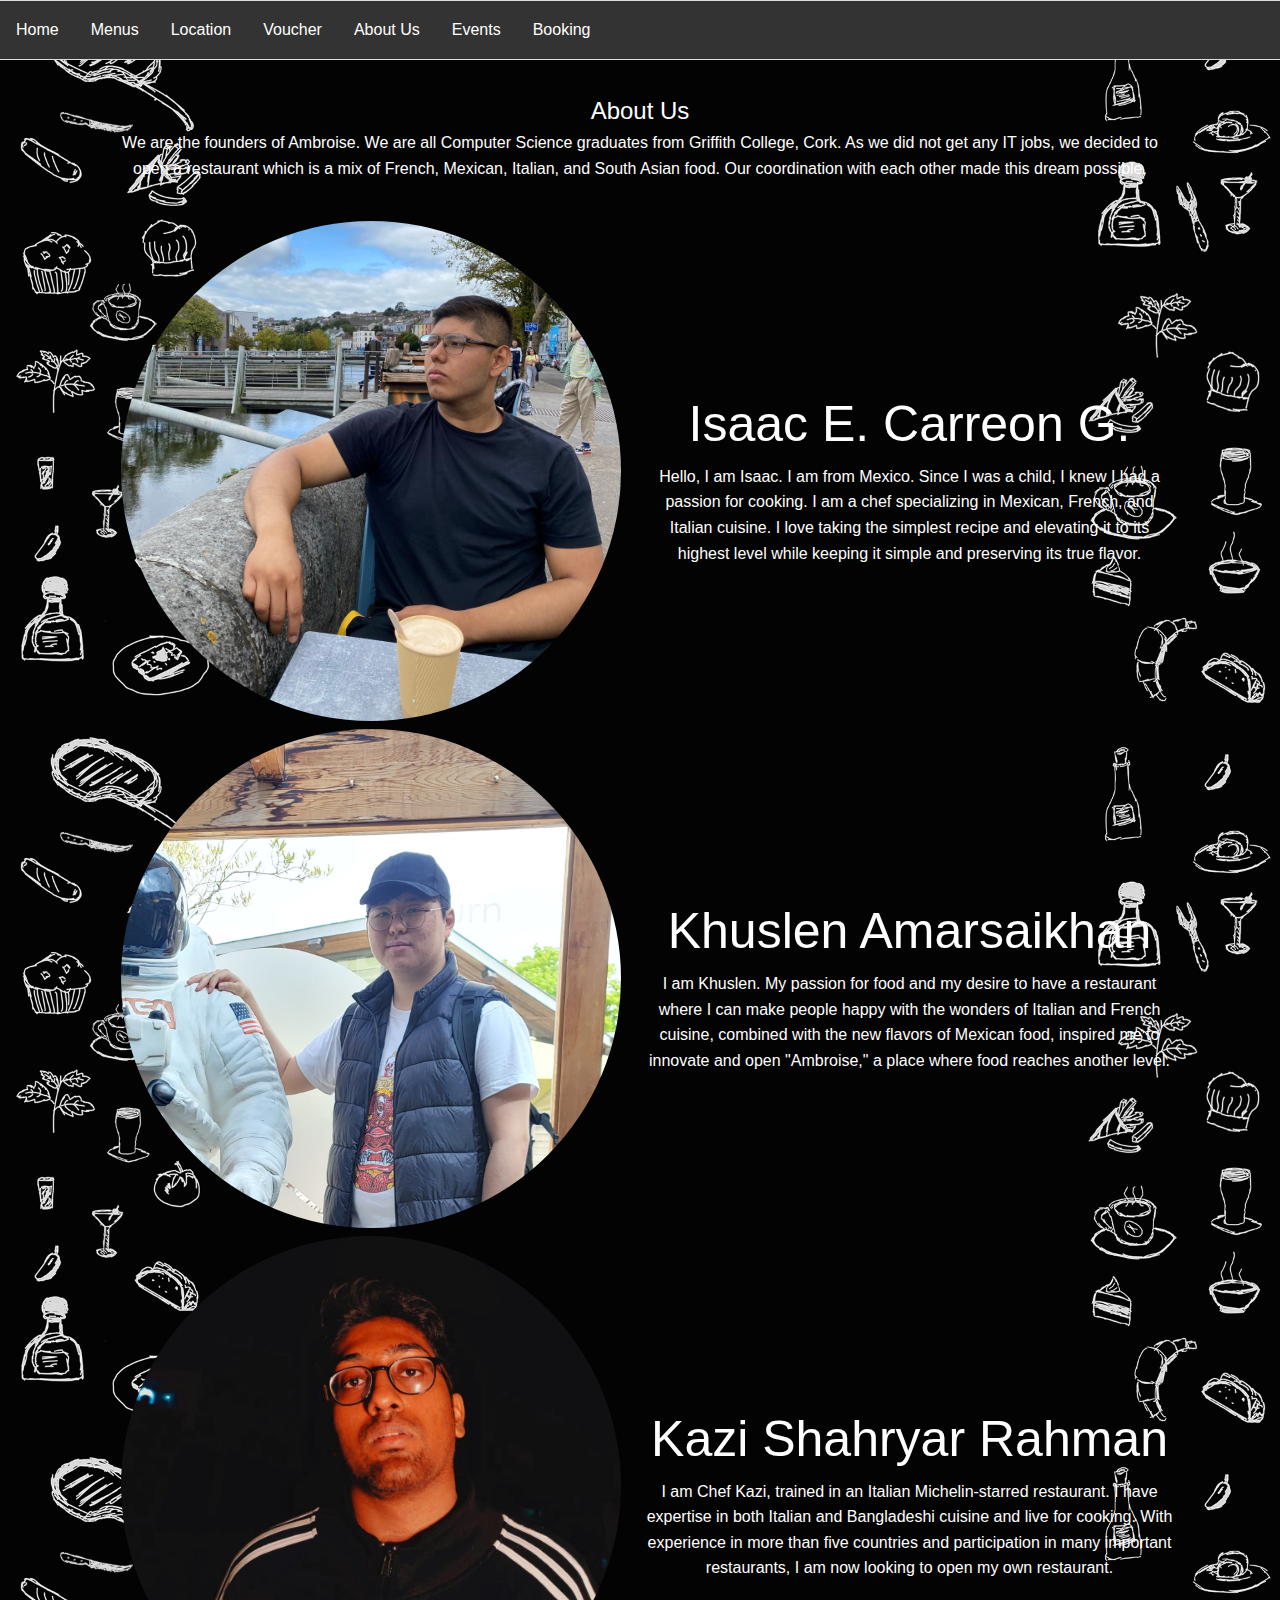
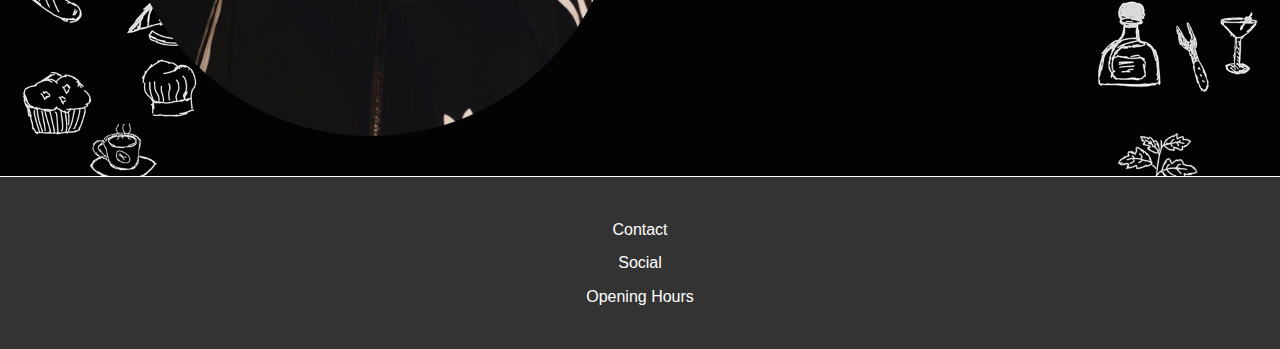
==== aboutus.html @ 3d1d25e8 "J-Batch: 0.3.1" ====
<!DOCTYPE html>
<html lang="en">
<head>
    <meta charset="UTF-8">
    <meta name="viewport" content="width=device-width, initial-scale=1.0">
    <link rel="stylesheet" href="aboutus.css">
    <title>Ambroise</title>
</head>
<body>
    <header id="heading">
        <nav id="menu">
            <ul>
                <li><a href="index.html">Home</a></li>
                <li><a href="menus.html">Menus</a></li>
                <li><a href="location.html">Location</a></li>
                <li><a href="voucher.html">Voucher</a></li>
                <li><a href="aboutus.html">About Us</a></li>
                <li><a href="events.html">Events</a></li>
                <li><a href="booking.html">Booking</a></li>
            </ul>
        </nav>
    </header>
    <main>
        <div class="about-us">
            <h2>About Us</h2>
            <p>We are the founders of Ambroise. We are all Computer Science graduates from Griffith College, Cork. As we did not get any IT jobs, we decided to open a restaurant which is a mix of French, Mexican, Italian, and South Asian food. Our coordination with each other made this dream possible.</p>
        </div>
        <div class="list">
            <div class="image">
                <img src="images/isaac.jpeg" alt="Isaac E. Carreon G." width="500px">
            </div>
            <div class="name">
                <h3>Isaac E. Carreon G.</h3>
                <p>Hello, I am Isaac. I am from Mexico. Since I was a child, I knew I had a passion for cooking. I am a chef specializing in Mexican, French, and Italian cuisine. I love taking the simplest recipe and elevating it to its highest level while keeping it simple and preserving its true flavor.</p>
            </div>
            <div class="image">
                <img src="images/Jaemin.jpg" alt="Khuslen Amarsaikhan" width="500px">
            </div>
            <div class="name">
                <h3>Khuslen Amarsaikhan</h3>
                <p>I am Khuslen. My passion for food and my desire to have a restaurant where I can make people happy with the wonders of Italian and French cuisine, combined with the new flavors of Mexican food, inspired me to innovate and open "Ambroise," a place where food reaches another level.</p>
            </div>
            <div class="image">
                <img src="images/kasi.jpeg" alt="Kazi Shahryar Rahman" width="500px">
            </div>
            <div class="name">
                <h3>Kazi Shahryar Rahman</h3>
                <p>I am Chef Kazi, trained in an Italian Michelin-starred restaurant. I have expertise in both Italian and Bangladeshi cuisine and live for cooking. With experience in more than five countries and participation in many important restaurants, I am now looking to open my own restaurant.</p>
            </div>
        </div>
    </main>
    <footer id="footer">
        <p>Contact</p>
        <p>Social</p>
        <p>Opening Hours</p>
    </footer>
</body>
</html>
---- aboutus.css ----
/* Reset some basic elements */
body, h1, h2, h3, h4, h5, h6, p, ul, ol, li, figure, figcaption, blockquote, dl, dd {
    margin: 0;
    padding: 0;
    font-weight: normal;
}

/* Apply a basic box-sizing rule */
*, *::before, *::after {
    box-sizing: border-box;
}

/* Set the base font size and family */
body {
    font-family: 'Arial', sans-serif;
    line-height: 1.6;
    background-color: #f9f9f9;
    color: #ffffff;
    text-align: center;
    background-image: url(./images/Background1.1.png);
    background-size: contain;
    background-position-x: center;
}

/* Style the header */
header {
    background-color: #000000; /* Light brown (khaki) */
    border-bottom: 1px solid #ddd;
    border-top: 1px solid #ddd;
    padding: 0;
    text-align: center;
}

header h1 {
    color: #ffffff;
    font-size: 2rem;
}

header ul {
    list-style-type: none;
    margin: 0;
    padding: 0;
    overflow: hidden;
    background-color: #333333;}

header li {
    float: left;
  }

header li a {
    display: block;
    color: white;
    text-align: center;
    padding: 16px;
    text-decoration: none;
}

header li a:hover {
    background-color: #111111;
  }

/* Style the main content area */
main {
    max-width: 1100px;
    margin: 2rem auto;
    padding: 0 1rem;
}

.list {
    display: grid;
    grid-template-columns: 1fr 1fr;
    column-gap: 10px;
    align-items: center;
    margin-top: 40px;
}

img {
    border-radius: 50%;
}

.name h3 {
    font-size: 50px;
}

/* Style the footer */
footer {
    background-color: #333333; /* Olive green */
    color: #fff;
    text-align: center;
    padding: 2rem 1rem;
    border-top: 1px solid #fff;
}

footer p {
    margin: 0.5rem 0;
}

/* Make the site responsive */
@media (max-width: 768px) {
    main {
        margin: 1rem;
        padding: 1rem;
    }

    footer {
        padding: 1rem;
    }
}
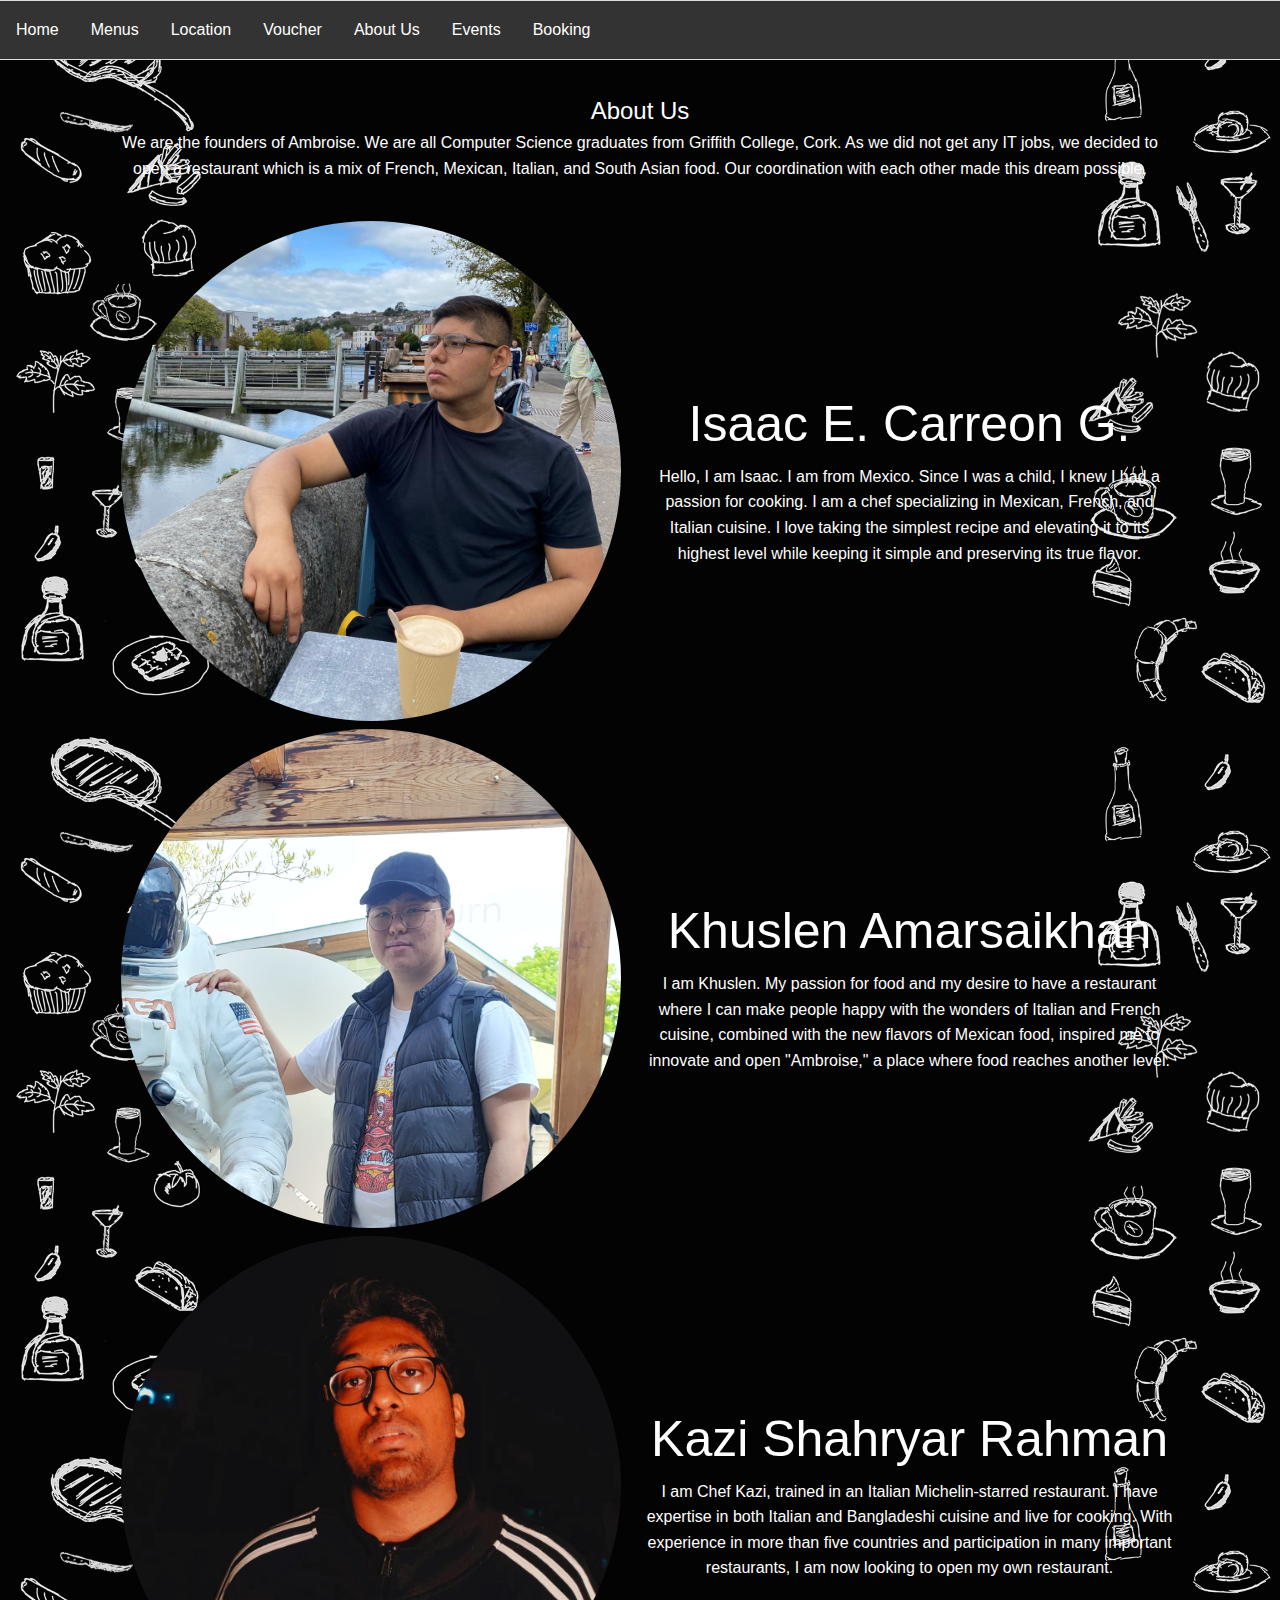
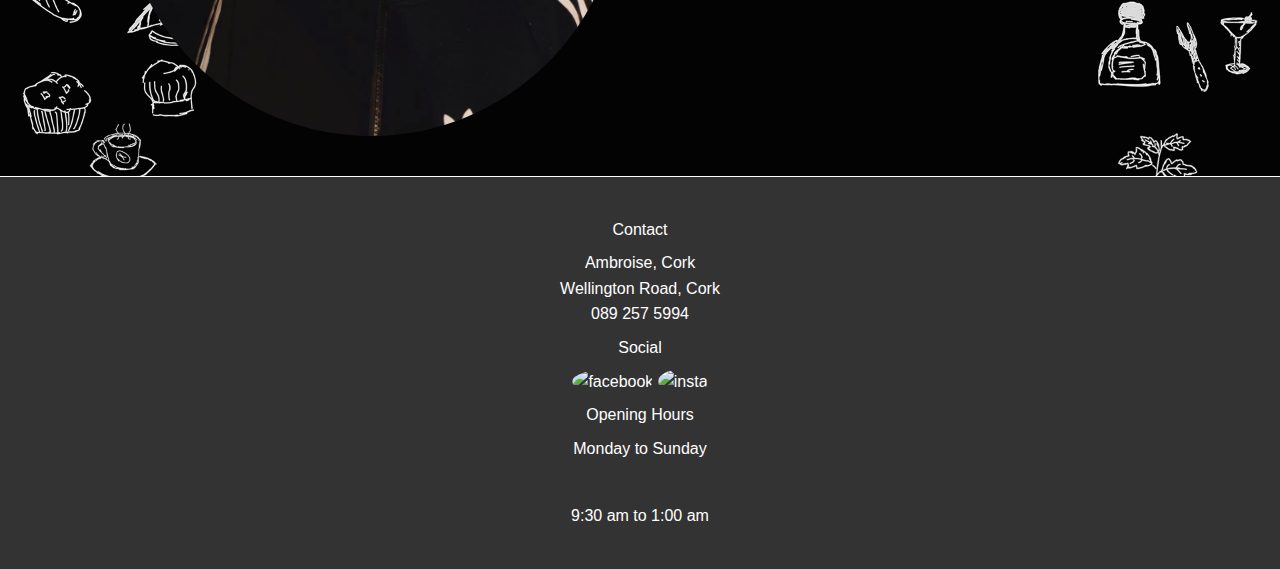
==== commit eec6a696: "footer infos added" ====
--- a/aboutus.html
+++ b/aboutus.html
@@ -4,6 +4,7 @@
     <meta charset="UTF-8">
     <meta name="viewport" content="width=device-width, initial-scale=1.0">
     <link rel="stylesheet" href="aboutus.css">
+    <link rel="icon" type="image/x-icon" href="./images/favicon.png">
     <title>Ambroise</title>
 </head>
 <body>
@@ -25,7 +26,8 @@
             <h2>About Us</h2>
             <p>We are the founders of Ambroise. We are all Computer Science graduates from Griffith College, Cork. As we did not get any IT jobs, we decided to open a restaurant which is a mix of French, Mexican, Italian, and South Asian food. Our coordination with each other made this dream possible.</p>
         </div>
-        <div class="list">
+        <div class="list
+">
             <div class="image">
                 <img src="images/isaac.jpeg" alt="Isaac E. Carreon G." width="500px">
             </div>
@@ -51,8 +53,22 @@
     </main>
     <footer id="footer">
         <p>Contact</p>
+        <p>Ambroise, Cork<br>
+            Wellington Road, Cork<br>
+            089 257 5994<br>
+
+        </p>
         <p>Social</p>
+        <img src="images/1400843.webp" alt="facebook" class="v2">
+        <img src="images/instagram-icon-256x256-es6audw5.webp" alt="insta" class="gram">
+
+        
         <p>Opening Hours</p>
+        <p>Monday to Sunday</p>
+        <br><p>9:30 am to 1:00 am
+        </p>
+
+
     </footer>
 </body>
 </html>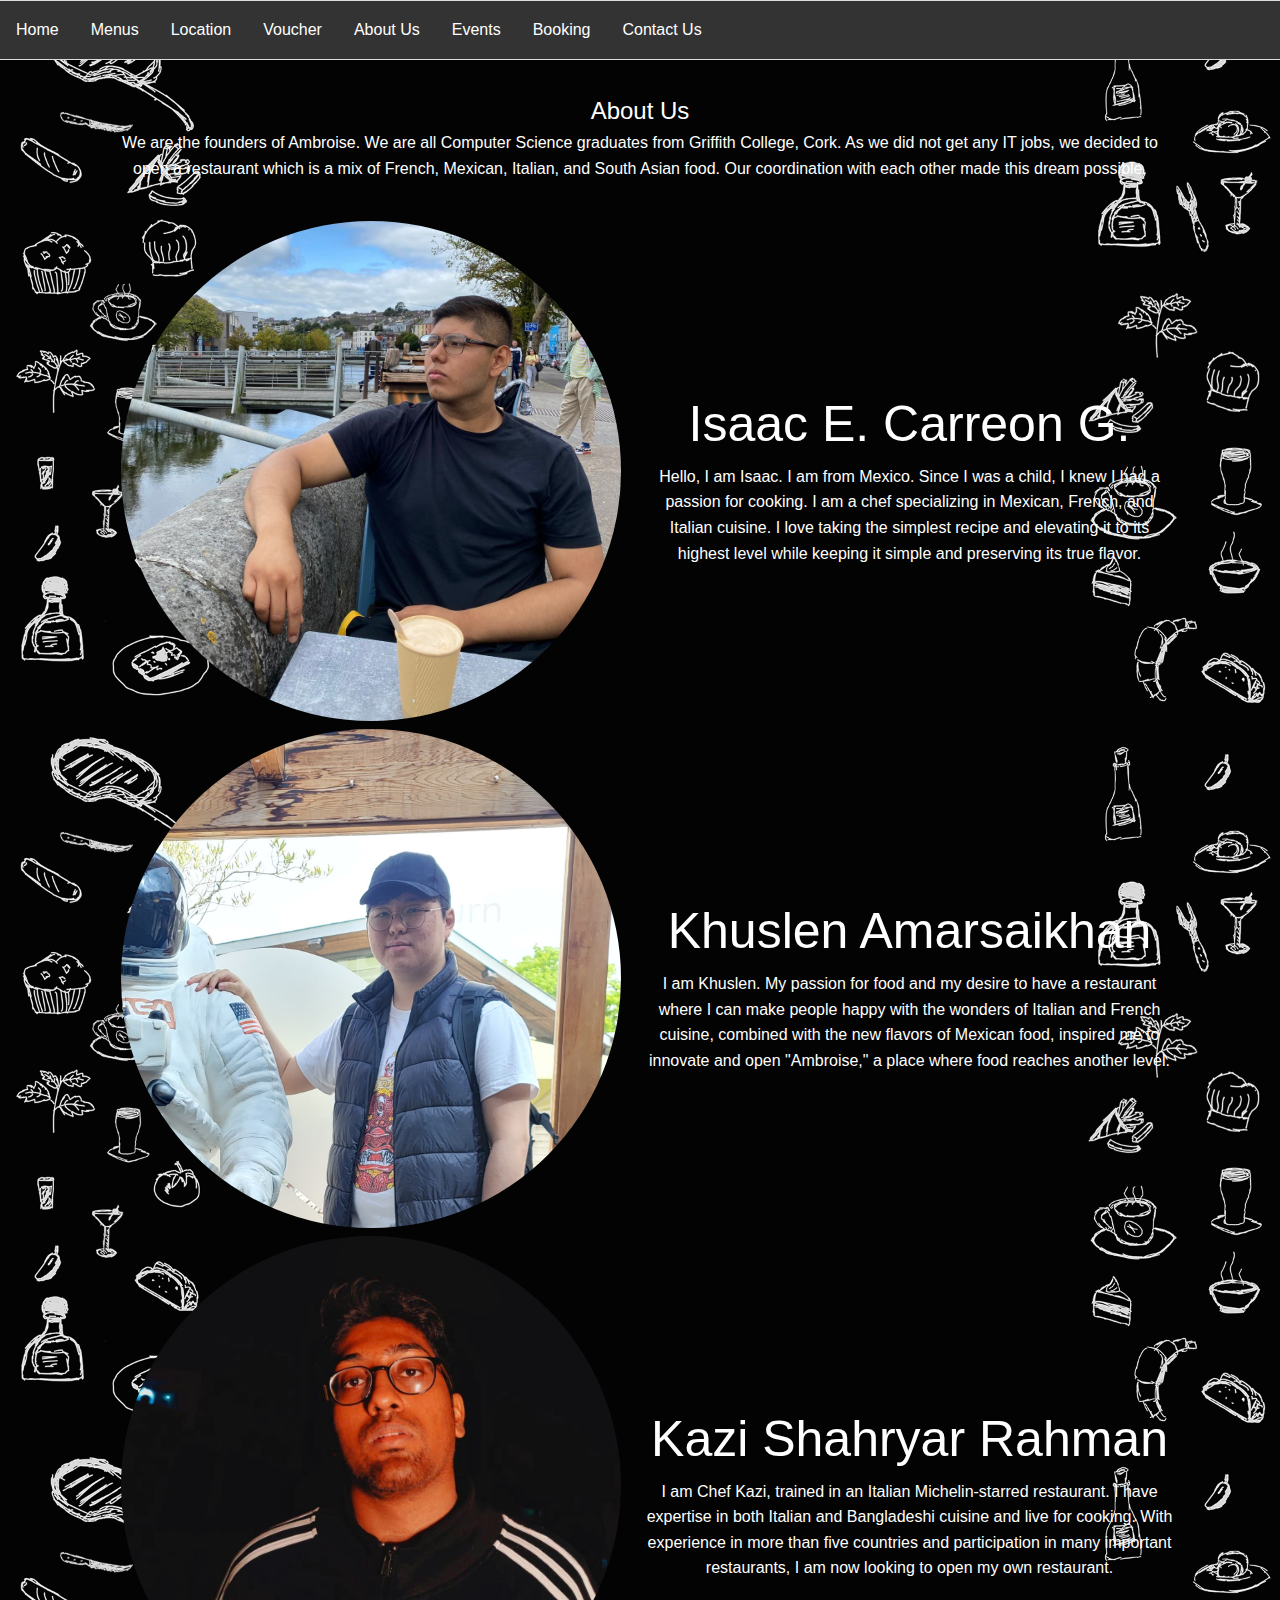
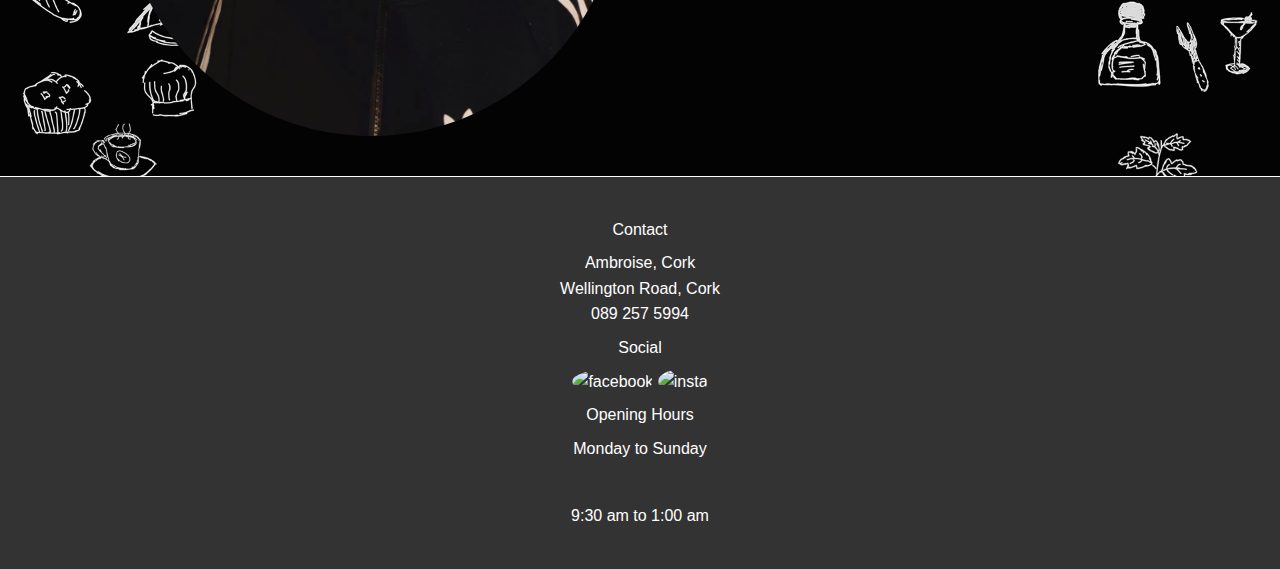
==== commit 8cb36abb: "fixing missing contact us" ====
--- a/aboutus.html
+++ b/aboutus.html
@@ -18,6 +18,7 @@
                 <li><a href="aboutus.html">About Us</a></li>
                 <li><a href="events.html">Events</a></li>
                 <li><a href="booking.html">Booking</a></li>
+                <li><a href="contact.html">Contact Us</a></li>
             </ul>
         </nav>
     </header>
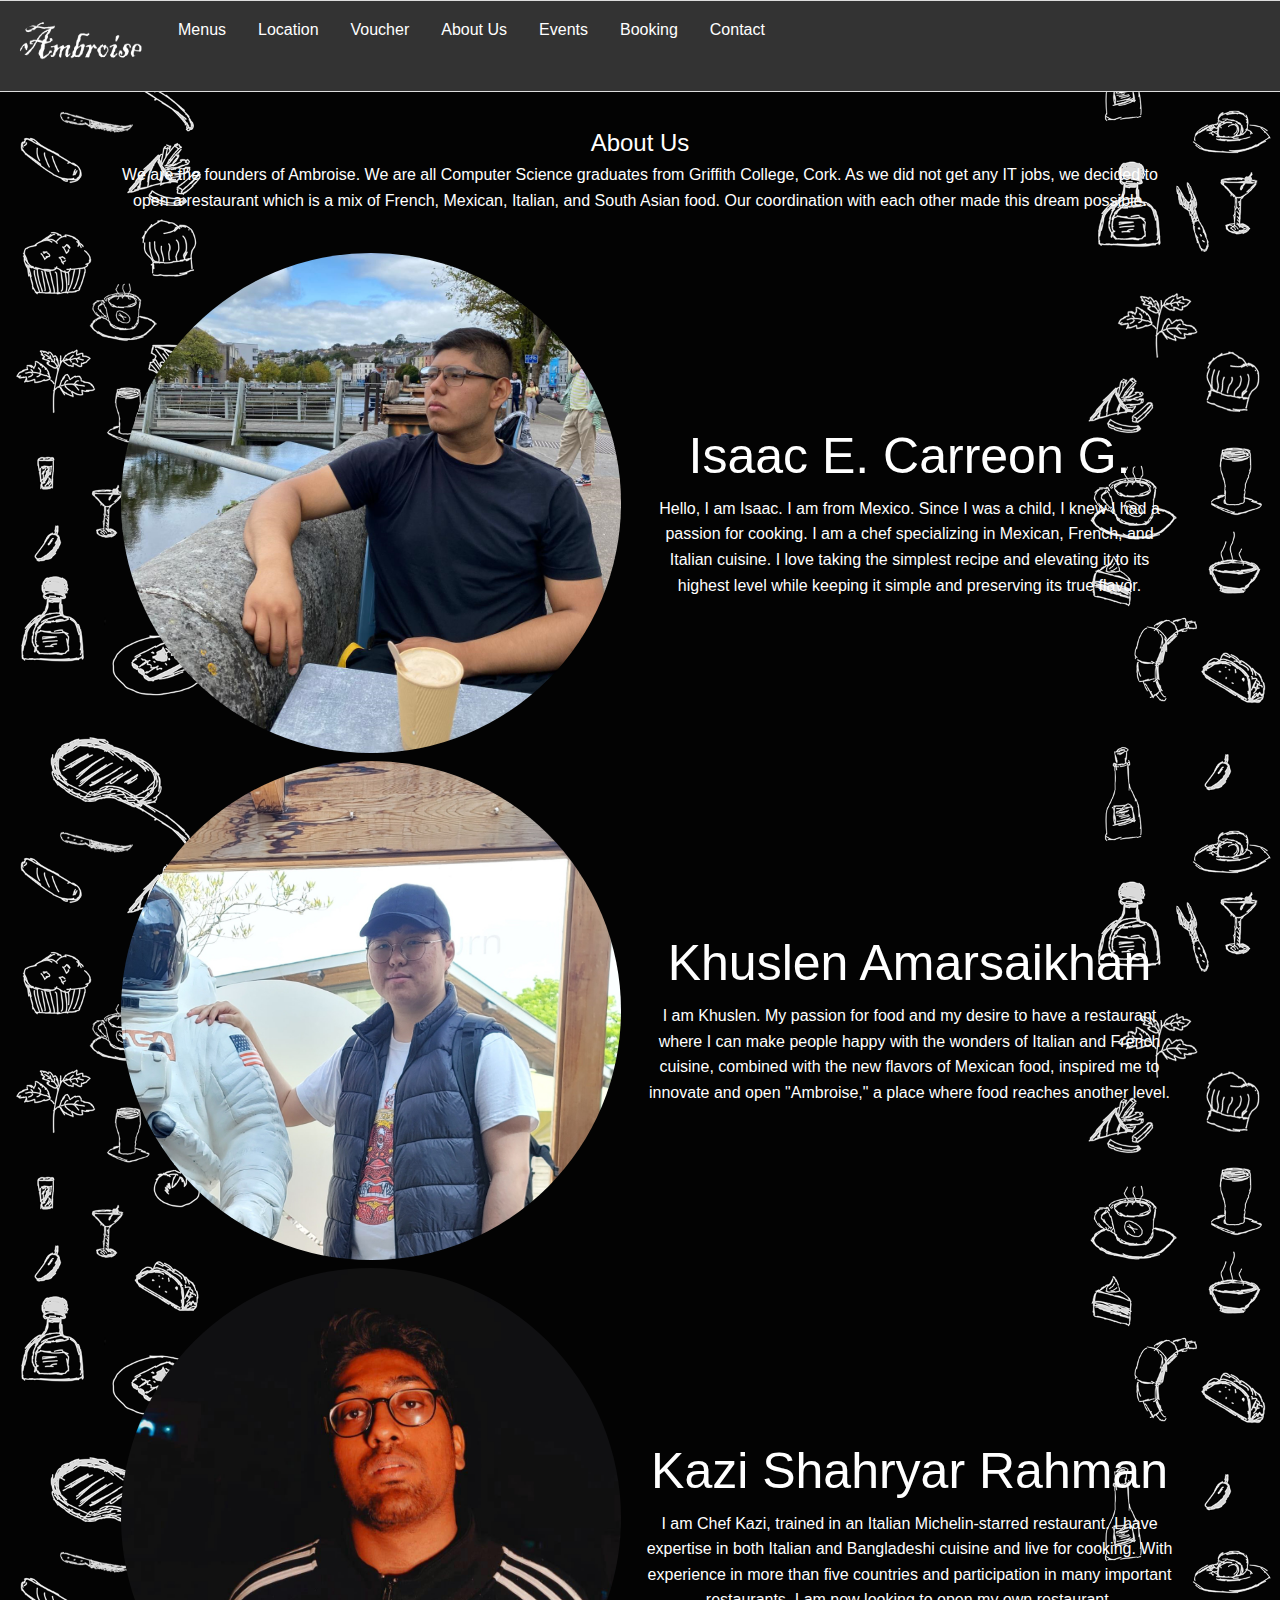
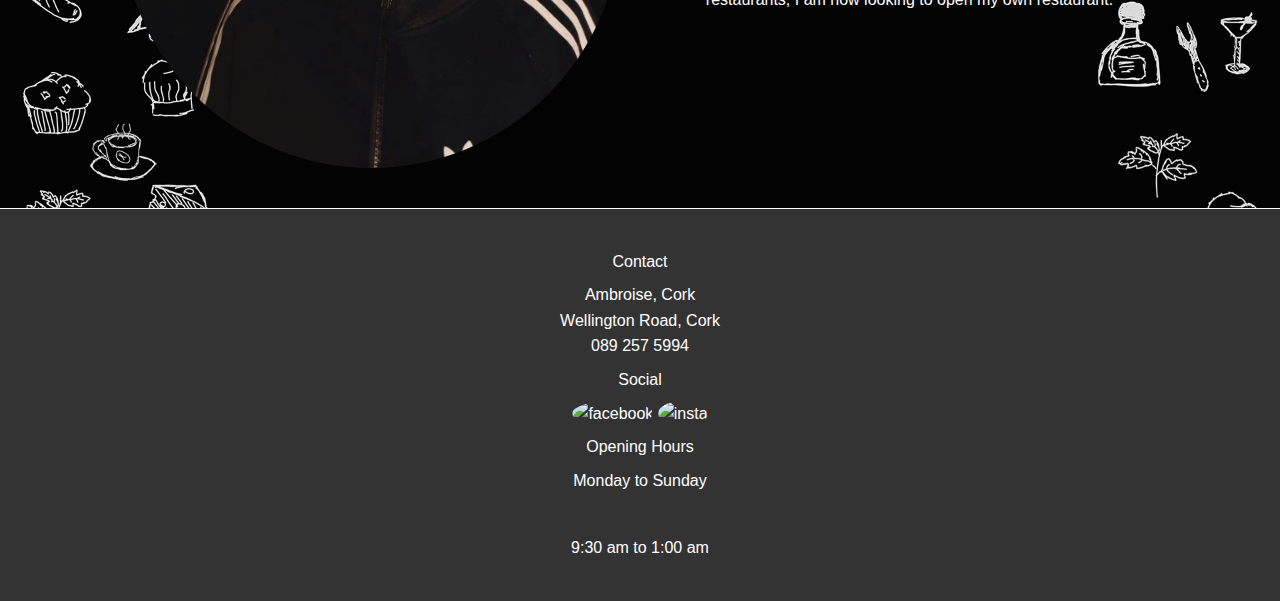
==== commit 885887a6: "J-Batch: 0.3.5" ====
--- a/aboutus.html
+++ b/aboutus.html
@@ -11,14 +11,18 @@
     <header id="heading">
         <nav id="menu">
             <ul>
-                <li><a href="index.html">Home</a></li>
-                <li><a href="menus.html">Menus</a></li>
-                <li><a href="location.html">Location</a></li>
-                <li><a href="voucher.html">Voucher</a></li>
-                <li><a href="aboutus.html">About Us</a></li>
-                <li><a href="events.html">Events</a></li>
-                <li><a href="booking.html">Booking</a></li>
-                <li><a href="contact.html">Contact Us</a></li>
+                <li>
+                    <a href="./index.html"><img src="./images/ambroise_logo.png" alt="Ambroise" width="130px" height="50px"></a>
+                </li>
+                <div class="menu-list">
+                    <li><a href="./menus.html">Menus</a></li>
+                    <li><a href="./location.html">Location</a></li>
+                    <li><a href="./voucher.html">Voucher</a></li>
+                    <li><a href="./aboutus.html">About Us</a></li>
+                    <li><a href="./events.html">Events</a></li>
+                    <li><a href="./booking.html">Booking</a></li>
+                    <li><a href="./contact.html">Contact</a></li>
+                </div>
             </ul>
         </nav>
     </header>
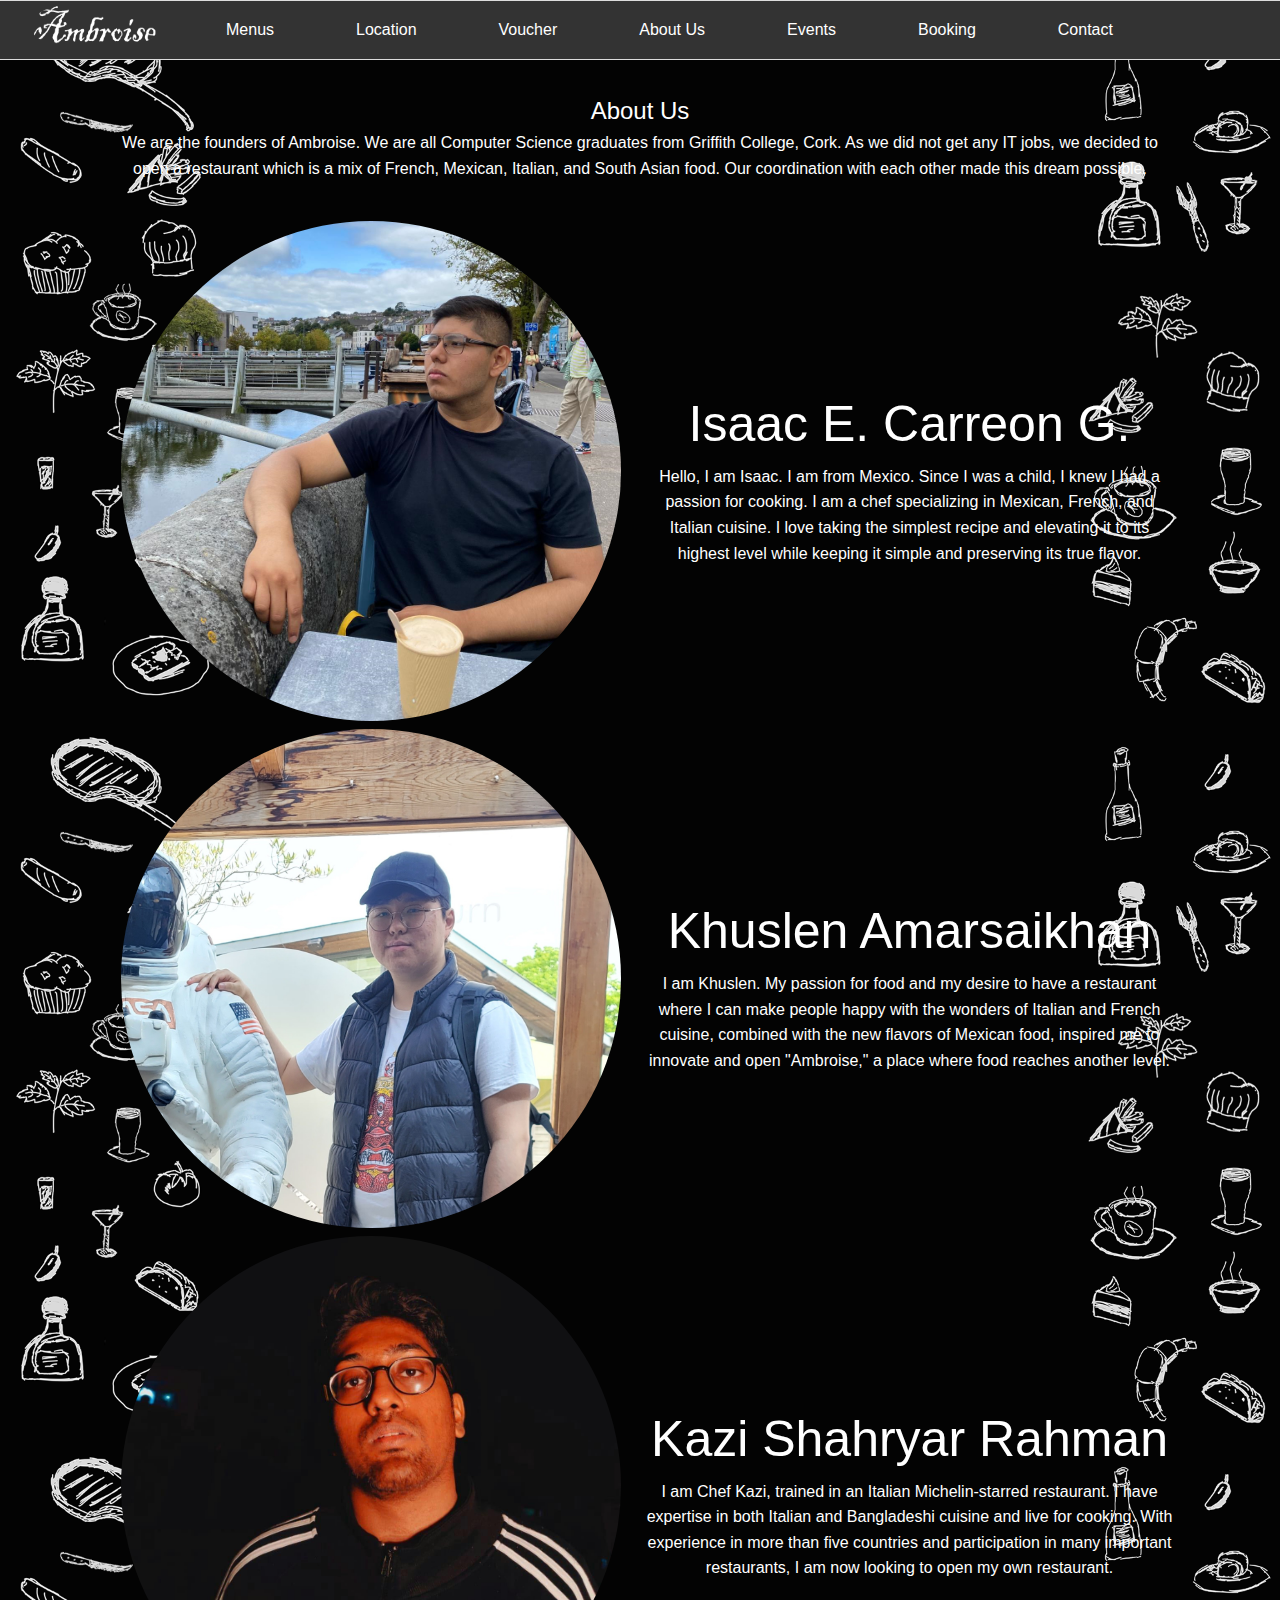
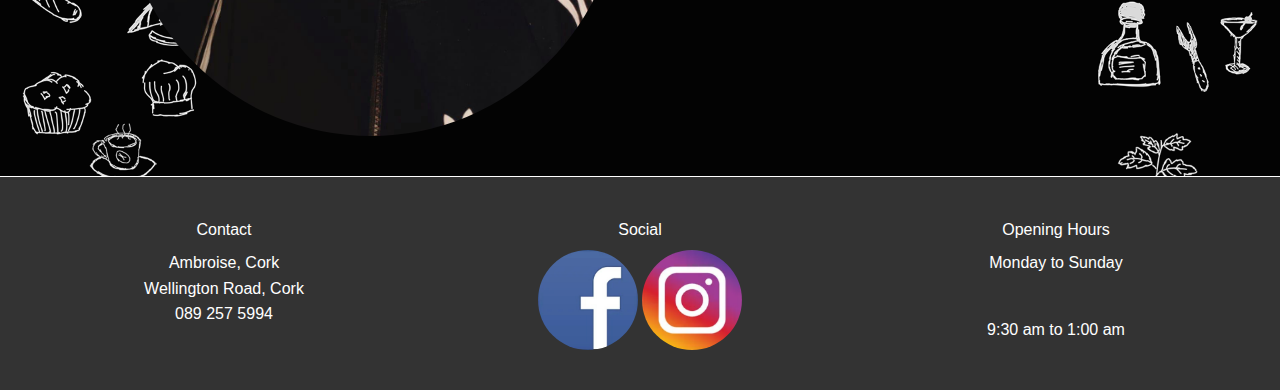
==== commit bd0636e2: "J-Batch: 0.3.6" ====
--- a/aboutus.html
+++ b/aboutus.html
@@ -57,22 +57,26 @@
         </div>
     </main>
     <footer id="footer">
-        <p>Contact</p>
-        <p>Ambroise, Cork<br>
-            Wellington Road, Cork<br>
-            089 257 5994<br>
+        
+        <div id="contact">
+            <p>Contact</p>
+            <p>Ambroise, Cork<br>
+                Wellington Road, Cork<br>
+                089 257 5994<br>
+            </p>
+        </div>
 
-        </p>
-        <p>Social</p>
-        <img src="images/1400843.webp" alt="facebook" class="v2">
-        <img src="images/instagram-icon-256x256-es6audw5.webp" alt="insta" class="gram">
+        <div id="social">
+            <p>Social</p>
+            <img src="images/facebook_logo.jpg" alt="facebook" class="v2" width="100px" height="100px">
+            <img src="images/Instagram_logo.png" alt="insta" class="gram" width="100px" height="100px">
+        </div>
 
-        
-        <p>Opening Hours</p>
-        <p>Monday to Sunday</p>
-        <br><p>9:30 am to 1:00 am
-        </p>
-
+        <div id="opening">
+            <p>Opening Hours</p>
+            <p>Monday to Sunday</p>
+            <br><p>9:30 am to 1:00 am</p>
+        </div>
 
     </footer>
 </body>
--- a/aboutus.css
+++ b/aboutus.css
@@ -24,7 +24,7 @@
 
 /* Style the header */
 header {
-    background-color: #000000; /* Light brown (khaki) */
+    background-color: #000000;
     border-bottom: 1px solid #ddd;
     border-top: 1px solid #ddd;
     padding: 0;
@@ -41,13 +41,16 @@
     margin: 0;
     padding: 0;
     overflow: hidden;
-    background-color: #333333;}
+    background-color: #333333;
+}
 
 header li {
     float: left;
-  }
+    margin-left: 30px;
+}
 
-header li a {
+.menu-list li a{
+    margin-left: 20px;
     display: block;
     color: white;
     text-align: center;
@@ -55,9 +58,9 @@
     text-decoration: none;
 }
 
-header li a:hover {
+.menu-list li :hover {
     background-color: #111111;
-  }
+}
 
 /* Style the main content area */
 main {
@@ -89,6 +92,9 @@
     text-align: center;
     padding: 2rem 1rem;
     border-top: 1px solid #fff;
+
+    display: grid;
+    grid-template-columns: 1fr 1fr 1fr;
 }
 
 footer p {
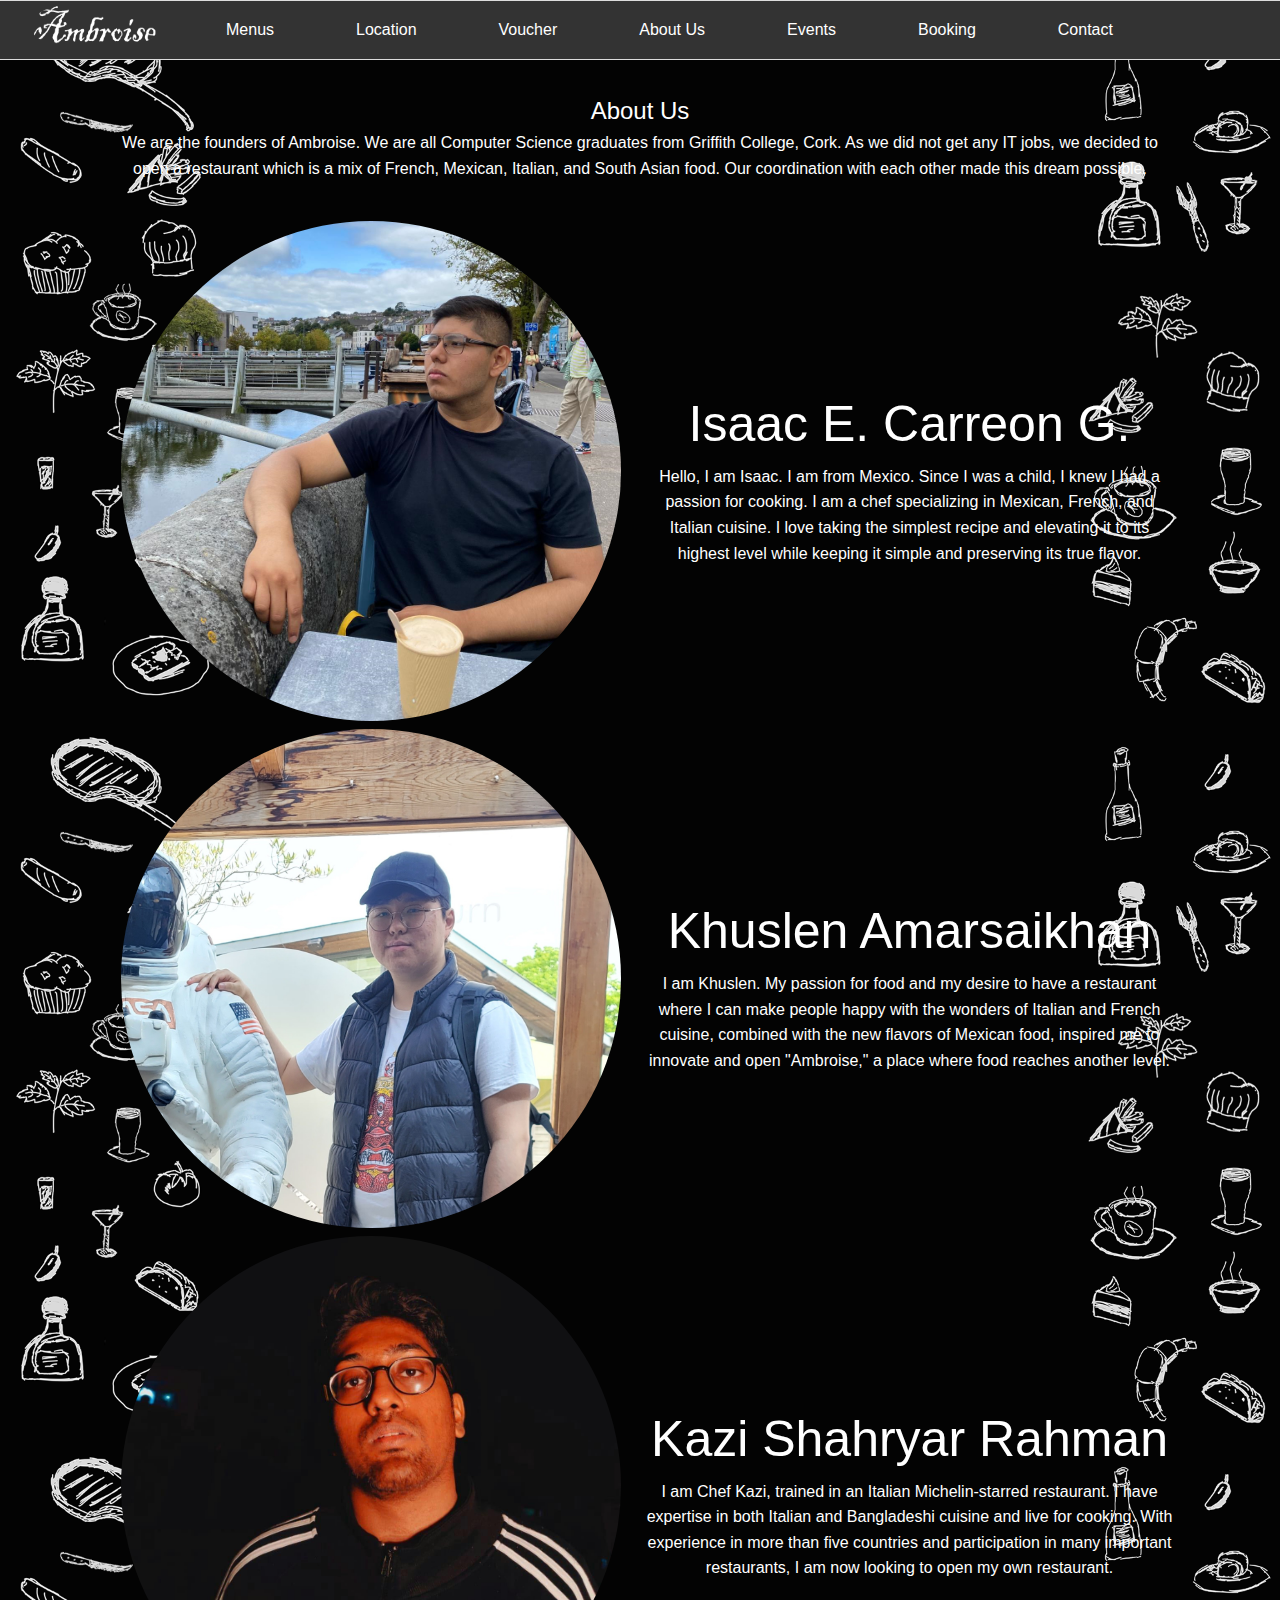
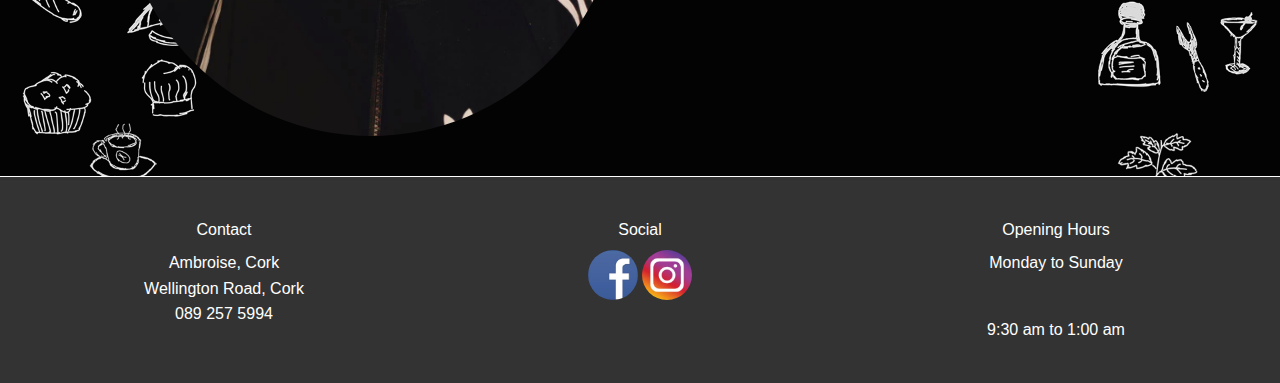
==== commit 04730ca0: "J-Batch: 1.0.0" ====
--- a/aboutus.html
+++ b/aboutus.html
@@ -12,17 +12,15 @@
         <nav id="menu">
             <ul>
                 <li>
-                    <a href="./index.html"><img src="./images/ambroise_logo.png" alt="Ambroise" width="130px" height="50px"></a>
+                    <a href="./index.html"><img src="./images/ambroise_logo.png" alt="Ambroise"></a>
                 </li>
-                <div class="menu-list">
-                    <li><a href="./menus.html">Menus</a></li>
-                    <li><a href="./location.html">Location</a></li>
-                    <li><a href="./voucher.html">Voucher</a></li>
-                    <li><a href="./aboutus.html">About Us</a></li>
-                    <li><a href="./events.html">Events</a></li>
-                    <li><a href="./booking.html">Booking</a></li>
-                    <li><a href="./contact.html">Contact</a></li>
-                </div>
+                <li class="menu-list"><a href="./menus.html">Menus</a></li>
+                <li class="menu-list"><a href="./location.html">Location</a></li>
+                <li class="menu-list"><a href="./voucher.html">Voucher</a></li>
+                <li class="menu-list"><a href="./aboutus.html">About Us</a></li>
+                <li class="menu-list"><a href="./events.html">Events</a></li>
+                <li class="menu-list"><a href="./booking.html">Booking</a></li>
+                <li class="menu-list"><a href="./contact.html">Contact</a></li>
             </ul>
         </nav>
     </header>
@@ -34,21 +32,21 @@
         <div class="list
 ">
             <div class="image">
-                <img src="images/isaac.jpeg" alt="Isaac E. Carreon G." width="500px">
+                <img src="images/isaac.jpeg" alt="Isaac E. Carreon G.">
             </div>
             <div class="name">
                 <h3>Isaac E. Carreon G.</h3>
                 <p>Hello, I am Isaac. I am from Mexico. Since I was a child, I knew I had a passion for cooking. I am a chef specializing in Mexican, French, and Italian cuisine. I love taking the simplest recipe and elevating it to its highest level while keeping it simple and preserving its true flavor.</p>
             </div>
             <div class="image">
-                <img src="images/Jaemin.jpg" alt="Khuslen Amarsaikhan" width="500px">
+                <img src="images/Jaemin.jpg" alt="Khuslen Amarsaikhan">
             </div>
             <div class="name">
                 <h3>Khuslen Amarsaikhan</h3>
                 <p>I am Khuslen. My passion for food and my desire to have a restaurant where I can make people happy with the wonders of Italian and French cuisine, combined with the new flavors of Mexican food, inspired me to innovate and open "Ambroise," a place where food reaches another level.</p>
             </div>
             <div class="image">
-                <img src="images/kasi.jpeg" alt="Kazi Shahryar Rahman" width="500px">
+                <img src="images/kasi.jpeg" alt="Kazi Shahryar Rahman">
             </div>
             <div class="name">
                 <h3>Kazi Shahryar Rahman</h3>
@@ -68,8 +66,8 @@
 
         <div id="social">
             <p>Social</p>
-            <img src="images/facebook_logo.jpg" alt="facebook" class="v2" width="100px" height="100px">
-            <img src="images/Instagram_logo.png" alt="insta" class="gram" width="100px" height="100px">
+            <img src="images/facebook_logo.jpg" alt="facebook" class="v2">
+            <img src="images/Instagram_logo.png" alt="insta" class="gram">
         </div>
 
         <div id="opening">
--- a/aboutus.css
+++ b/aboutus.css
@@ -49,6 +49,19 @@
     margin-left: 30px;
 }
 
+header ul li img {
+    width: 130px;
+    height: 50px;
+}
+
+.menu-list a {
+    margin-left: 20px;
+    display: block;
+    color: white;
+    text-align: center;
+    padding: 16px;
+    text-decoration: none;
+}
 .menu-list li a{
     margin-left: 20px;
     display: block;
@@ -85,6 +98,10 @@
     font-size: 50px;
 }
 
+.image img {
+    width: 500px;
+}
+
 /* Style the footer */
 footer {
     background-color: #333333; /* Olive green */
@@ -101,6 +118,11 @@
     margin: 0.5rem 0;
 }
 
+#social img {
+    width: 50px;
+    height: 50px;
+}
+
 /* Make the site responsive */
 @media (max-width: 768px) {
     main {
